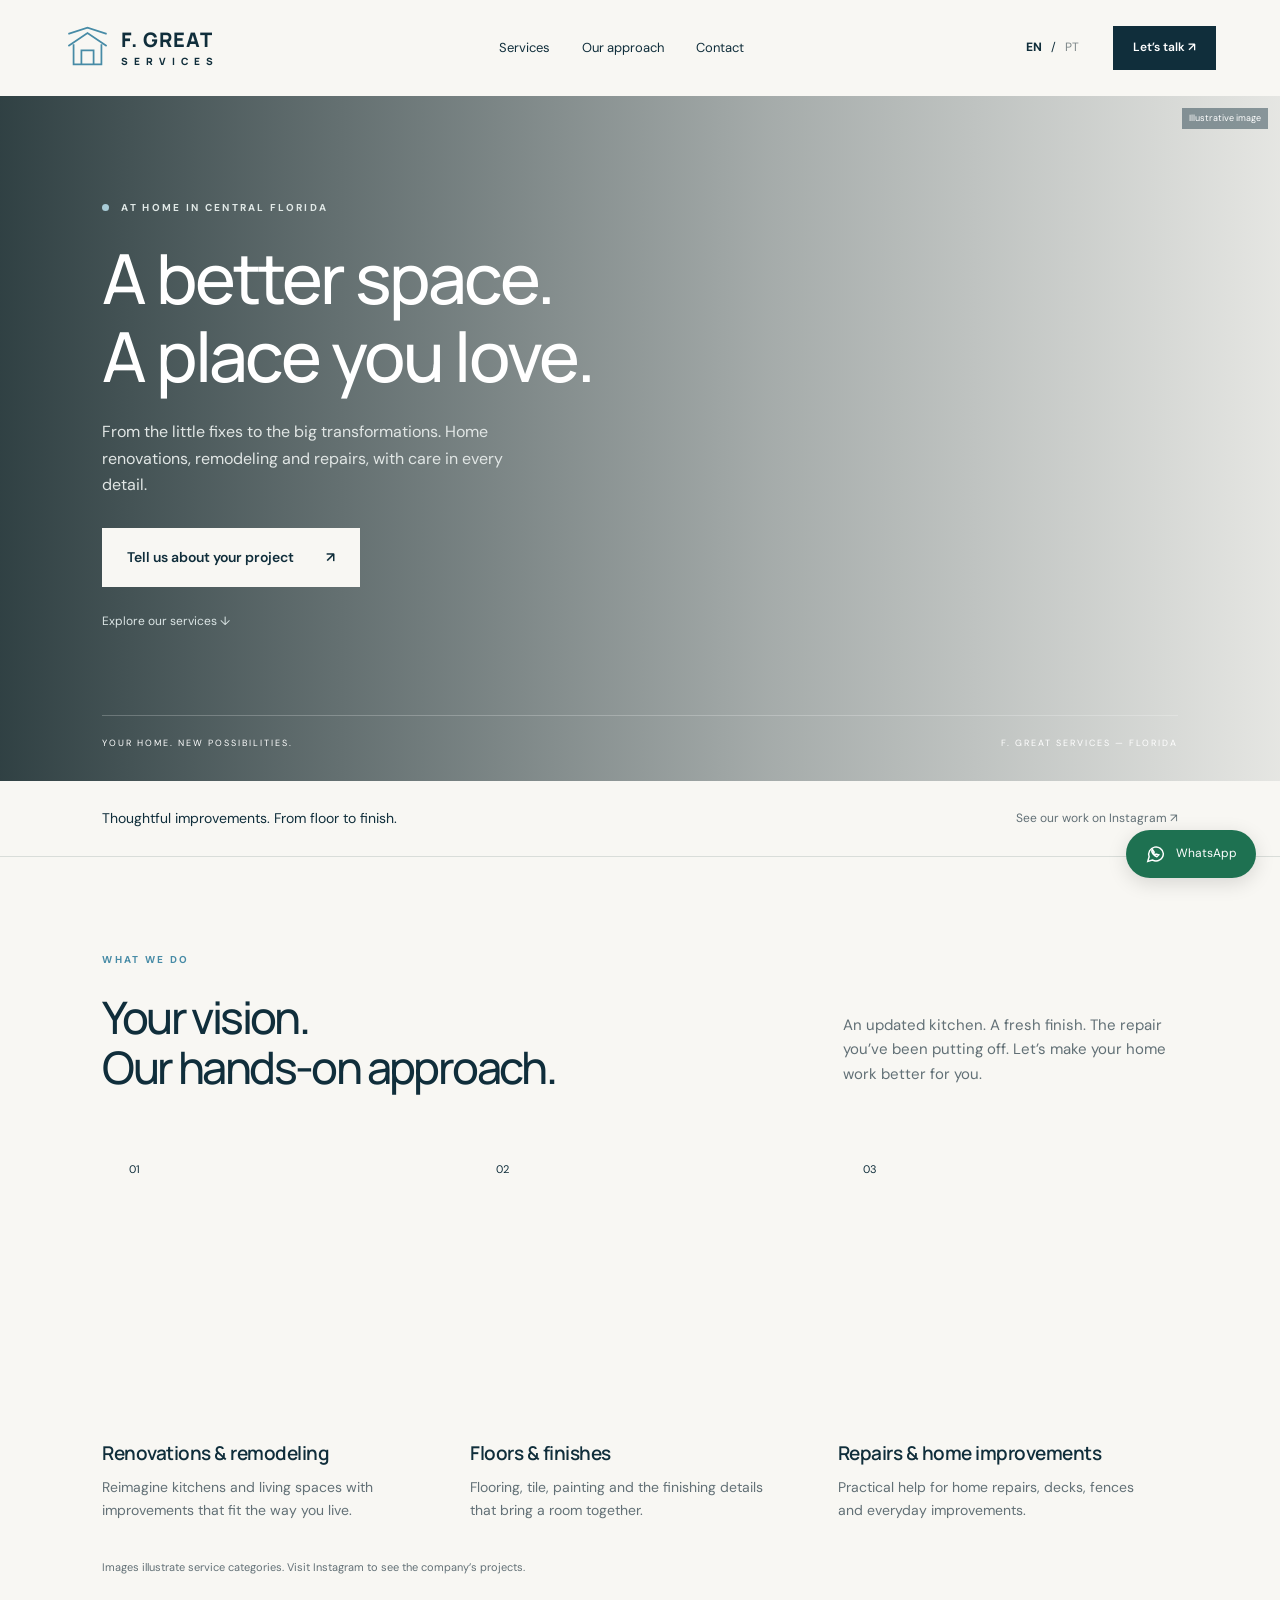
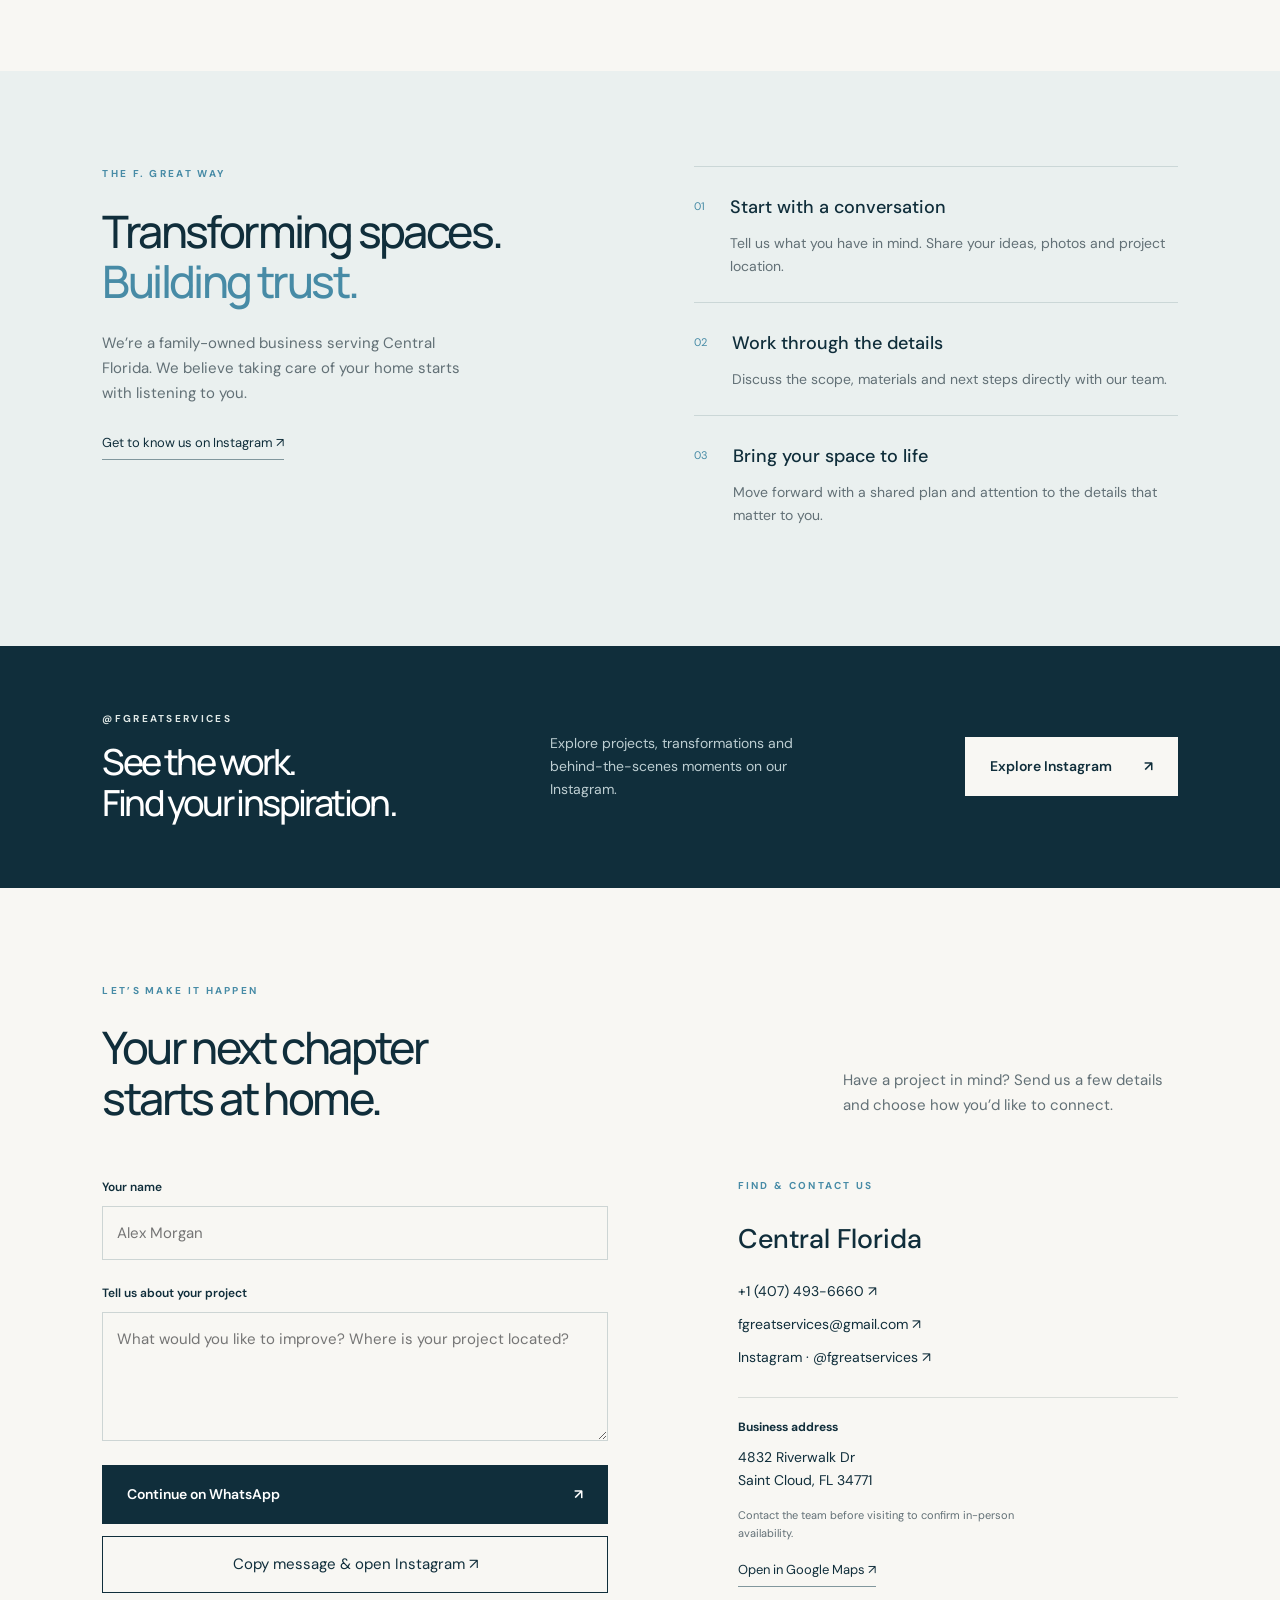
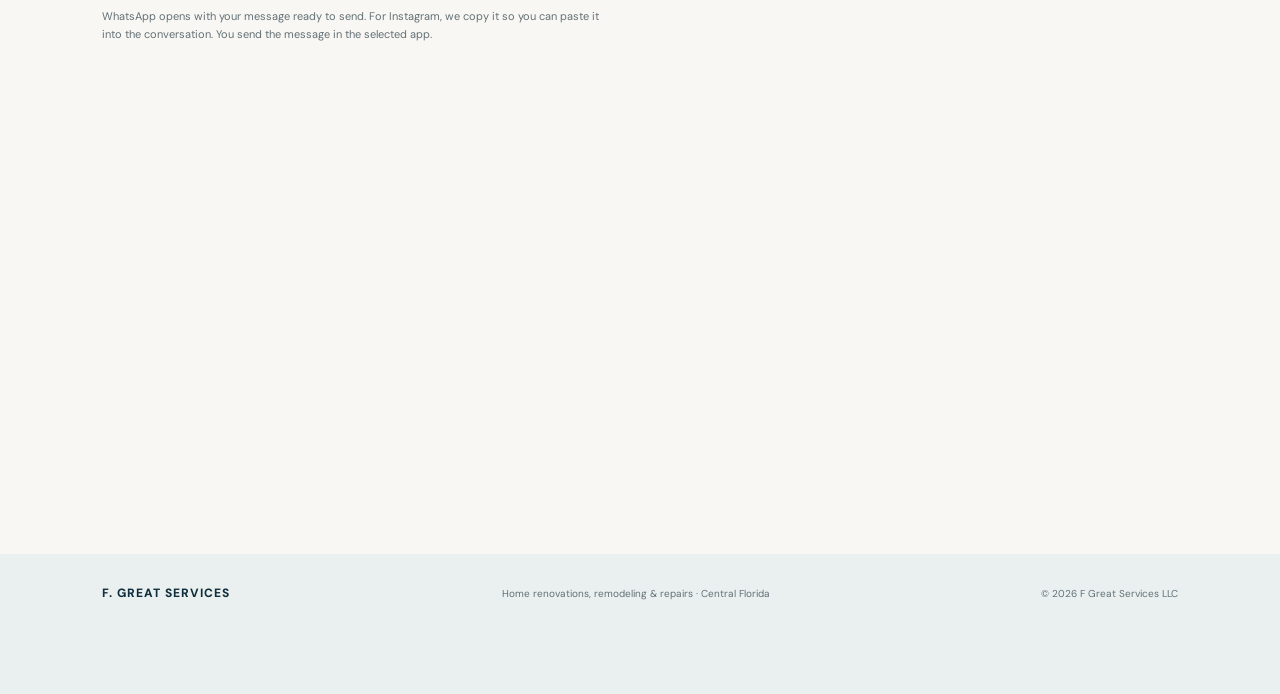
==== index.html @ 512ba8b9 "Add files via upload" ====
<!DOCTYPE html>
<html lang="en">
<head>
  <meta charset="UTF-8"><meta name="viewport" content="width=device-width, initial-scale=1">
  <title>F. Great Services | Home Renovations in Central Florida</title>
  <meta name="description" content="Home renovations, remodeling and repairs in Central Florida. Talk to F. Great Services about your next project.">
  <meta name="theme-color" content="#102e3b">
  <link rel="icon" type="image/svg+xml" href="favicon.svg">
  <meta property="og:type" content="website">
  <meta property="og:title" content="F. Great Services | Home Renovations">
  <meta property="og:description" content="Home renovations, remodeling and repairs in Central Florida. Tell us about your project.">
  <meta property="og:locale" content="en_US">
  <meta property="og:locale:alternate" content="pt_BR">
  <meta name="twitter:card" content="summary">
  <link rel="preconnect" href="https://images.unsplash.com">
  <link rel="preconnect" href="https://fonts.googleapis.com">
  <link rel="preconnect" href="https://fonts.gstatic.com" crossorigin>
  <link rel="stylesheet" href="styles.css">
  <script src="script.js" defer></script>
</head>
<body>
  <header class="header"><a class="brand" href="#home" aria-label="F. Great Services home"><svg viewBox="0 0 54 50" aria-hidden="true"><path d="M5 23 27 8l22 15M11 21v23h32V21M20 44V28h14v16M5 9l22-7 22 7"/></svg><span>F. GREAT<span class="brand-small">SERVICES</span></span></a><nav aria-label="Main navigation"><a href="#services" data-i18n="navServices">Services</a><a href="#approach" data-i18n="navAbout">Our approach</a><a href="#contact" data-i18n="navContact">Contact</a></nav><div class="header-actions"><div class="languages" role="group" aria-label="Language"><button type="button" data-lang="en" aria-pressed="true">EN</button><span>/</span><button type="button" data-lang="pt" aria-pressed="false">PT</button></div><a class="button small" href="#contact" data-i18n="navQuote">Let’s talk ↗</a></div></header>
  <main>
    <section id="home" class="hero"><div class="hero-photo" role="img" aria-label="Illustrative bright contemporary kitchen"></div><div class="hero-shade"></div><div class="hero-content"><p class="eyebrow light"><span></span><span data-i18n="location">AT HOME IN CENTRAL FLORIDA</span></p><h1 data-i18n="heroTitle">A better space.<br>A place you love.</h1><p class="hero-description" data-i18n="heroText">From the little fixes to the big transformations. Home renovations, remodeling and repairs, with care in every detail.</p><a class="button cream" href="#contact"><span data-i18n="heroCta">Tell us about your project</span><span>↗</span></a><a class="hero-link" href="#services" data-i18n="heroExplore">Explore our services ↓</a></div><div class="hero-bottom"><span data-i18n="heroFoot">YOUR HOME. NEW POSSIBILITIES.</span><span>F. GREAT SERVICES — FLORIDA</span></div><span class="image-note" data-i18n="imageNote">Illustrative image</span></section>
    <div class="intro-bar"><p data-i18n="intro">Thoughtful improvements. From floor to finish.</p><a href="https://www.instagram.com/fgreatservices/" target="_blank" rel="noopener noreferrer"><span data-i18n="instagramVisit">See our work on Instagram</span> ↗</a></div>
    <section id="services" class="section services"><div class="section-heading"><div><p class="eyebrow" data-i18n="servicesLabel">WHAT WE DO</p><h2 data-i18n="servicesTitle">Your vision.<br>Our hands-on approach.</h2></div><p class="section-description" data-i18n="servicesIntro">An updated kitchen. A fresh finish. The repair you’ve been putting off. Let’s make your home work better for you.</p></div><div class="service-grid"><article class="service-card"><div class="service-image kitchen"><span>01</span></div><h3 data-i18n="service1">Renovations & remodeling</h3><p data-i18n="service1Text">Reimagine kitchens and living spaces with improvements that fit the way you live.</p></article><article class="service-card"><div class="service-image detail"><span>02</span></div><h3 data-i18n="service2">Floors & finishes</h3><p data-i18n="service2Text">Flooring, tile, painting and the finishing details that bring a room together.</p></article><article class="service-card"><div class="service-image outdoor"><span>03</span></div><h3 data-i18n="service3">Repairs & home improvements</h3><p data-i18n="service3Text">Practical help for home repairs, decks, fences and everyday improvements.</p></article></div><p class="caption" data-i18n="servicesCaption">Images illustrate service categories. Visit Instagram to see the company’s projects.</p></section>
    <section id="approach" class="approach section"><div class="approach-lead"><p class="eyebrow" data-i18n="approachLabel">THE F. GREAT WAY</p><h2 data-i18n="approachTitle">Transforming spaces.<br><em>Building trust.</em></h2><p data-i18n="approachText">We’re a family-owned business serving Central Florida. We believe taking care of your home starts with listening to you.</p><a class="text-link" href="https://www.instagram.com/fgreatservices/" target="_blank" rel="noopener noreferrer" data-i18n="meetUs">Get to know us on Instagram ↗</a></div><div class="steps"><article><span>01</span><div><h3 data-i18n="step1">Start with a conversation</h3><p data-i18n="step1Text">Tell us what you have in mind. Share your ideas, photos and project location.</p></div></article><article><span>02</span><div><h3 data-i18n="step2">Work through the details</h3><p data-i18n="step2Text">Discuss the scope, materials and next steps directly with our team.</p></div></article><article><span>03</span><div><h3 data-i18n="step3">Bring your space to life</h3><p data-i18n="step3Text">Move forward with a shared plan and attention to the details that matter to you.</p></div></article></div></section>
    <section class="instagram-strip"><div><p class="eyebrow light">@FGREATSERVICES</p><h2 data-i18n="socialTitle">See the work.<br>Find your inspiration.</h2></div><p data-i18n="socialText">Explore projects, transformations and behind-the-scenes moments on our Instagram.</p><a class="button cream" href="https://www.instagram.com/fgreatservices/p/DW9g_cbDgb7/" target="_blank" rel="noopener noreferrer"><span data-i18n="socialCta">Explore Instagram</span> ↗</a></section>
    <section id="contact" class="section contact"><div class="section-heading"><div><p class="eyebrow" data-i18n="contactLabel">LET’S MAKE IT HAPPEN</p><h2 data-i18n="contactTitle">Your next chapter<br>starts at home.</h2></div><p class="section-description" data-i18n="contactIntro">Have a project in mind? Send us a few details and choose how you’d like to connect.</p></div><div class="contact-grid"><form id="project-form"><label for="name" data-i18n="nameLabel">Your name</label><input id="name" name="name" autocomplete="name" maxlength="100" required placeholder="Alex Morgan"><label for="project" data-i18n="projectLabel">Tell us about your project</label><textarea id="project" name="project" rows="4" maxlength="3000" required data-placeholder="projectPlaceholder" placeholder="What would you like to improve? Where is your project located?"></textarea><button class="button" type="submit"><span data-i18n="whatsappSend">Continue on WhatsApp</span> ↗</button><button type="button" class="instagram-button" id="instagram-message" data-i18n="instagramSend">Copy message & open Instagram ↗</button><p class="form-note" data-i18n="formNote">WhatsApp opens with your message ready to send. For Instagram, we copy it so you can paste it into the conversation. You send the message in the selected app.</p><p id="form-status" role="status" aria-live="polite"></p></form><div class="contact-details"><p class="eyebrow" data-i18n="findLabel">FIND & CONTACT US</p><h3>Central Florida</h3><a href="tel:+14074936660">+1 (407) 493-6660 ↗</a><a href="mailto:fgreatservices@gmail.com">fgreatservices@gmail.com ↗</a><a href="https://ig.me/m/fgreatservices" target="_blank" rel="noopener noreferrer">Instagram · @fgreatservices ↗</a><div class="address"><h4 data-i18n="addressLabel">Business address</h4><p>4832 Riverwalk Dr<br>Saint Cloud, FL 34771</p><p class="form-note" data-i18n="addressNote">Contact the team before visiting to confirm in-person availability.</p><a class="text-link" href="https://www.google.com/maps/search/?api=1&query=4832+Riverwalk+Dr+Saint+Cloud+FL+34771" target="_blank" rel="noopener noreferrer" data-i18n="directions">Open in Google Maps ↗</a></div></div></div><iframe class="map" title="Google Maps — 4832 Riverwalk Dr, Saint Cloud, Florida" src="https://maps.google.com/maps?q=4832%20Riverwalk%20Dr%20Saint%20Cloud%20FL%2034771&t=&z=14&ie=UTF8&iwloc=&output=embed" loading="lazy" referrerpolicy="no-referrer-when-downgrade" allowfullscreen></iframe></section>
  </main><footer><a class="footer-brand" href="#home">F. GREAT SERVICES</a><p data-i18n="footerText">Home renovations, remodeling & repairs · Central Florida</p><span>© <span id="year"></span> F Great Services LLC</span></footer><a class="floating-whatsapp" href="https://wa.me/14074936660" target="_blank" rel="noopener noreferrer" aria-label="WhatsApp"><svg viewBox="0 0 24 24" aria-hidden="true"><path d="M20 11.5a8 8 0 0 1-12 7L3 20l1.5-5A8 8 0 1 1 20 11.5Z"/><path d="M8 7c-2 3 2 7 5 8l2-2-3-1-1 1-2-2 1-1Z"/></svg><span>WhatsApp</span></a>
</body></html>
---- styles.css ----
@import url('https://fonts.googleapis.com/css2?family=DM+Sans:wght@400;500;600;700&family=Manrope:wght@400;500;600;700;800&display=swap');
:root{--ink:#102e3b;--blue:#478ba6;--paper:#f8f7f3;--line:#d9ddd9;--muted:#627076}*{box-sizing:border-box}html{scroll-behavior:smooth;scroll-padding-top:90px}body{margin:0;background:var(--paper);color:var(--ink);font:15px/1.65 'DM Sans',Arial,sans-serif}a{color:inherit;text-decoration:none}button,input,textarea{font:inherit}button,a,input,textarea{-webkit-tap-highlight-color:transparent}a:focus-visible,button:focus-visible{outline:3px solid var(--blue);outline-offset:5px}.header{height:96px;display:flex;align-items:center;justify-content:space-between;padding:0 5%;background:var(--paper);gap:24px}.brand{display:flex;gap:10px;align-items:center;font:800 20px/1.1 Manrope,Arial,sans-serif;letter-spacing:1px}.brand svg{width:47px;fill:none;stroke:var(--blue);stroke-width:2}.brand-small{display:block;font-size:10px;letter-spacing:6px;margin-top:5px}.header nav,.header-actions{display:flex;align-items:center;gap:32px}.header nav a{font-size:13px}.languages{display:flex;gap:7px;align-items:center;font-size:12px}.languages button{border:0;background:none;padding:8px 2px;color:#7d8789;cursor:pointer}.languages button[aria-pressed=true]{color:var(--ink);font-weight:800}.button{display:inline-flex;align-items:center;justify-content:space-between;gap:32px;background:var(--ink);color:white;padding:18px 25px;border:0;cursor:pointer;font-weight:600;font-size:14px;transition:background .2s,transform .2s}.button:hover{background:#295363;transform:translateY(-2px)}.button.small{padding:12px 20px;font-size:12px}.cream{background:var(--paper);color:var(--ink)}.cream:hover{background:#dce9e8}.hero{position:relative;min-height:685px;color:white;display:flex;align-items:center;overflow:hidden}.hero-photo,.hero-shade{position:absolute;inset:0}.hero-photo{background:url('https://images.unsplash.com/photo-1600585154340-be6161a56a0c?auto=format&fit=crop&w=2200&q=85') center 55%/cover}.hero-shade{background:linear-gradient(90deg,rgba(10,30,34,.84),rgba(10,30,34,.35) 60%,rgba(10,30,34,.08))}.hero-content{position:relative;padding:65px 8% 110px;max-width:860px}.eyebrow{font-size:10px;font-weight:700;letter-spacing:2.3px;margin:0 0 23px;color:var(--blue)}.eyebrow.light{color:#e1e9e7}.eyebrow span:first-child:empty{display:inline-block;width:7px;height:7px;background:#a9ccd7;border-radius:50%;margin-right:12px}h1,h2,h3,p{margin-top:0}h1,h2{font-family:Manrope,Arial,sans-serif;font-weight:500;letter-spacing:-2.6px;line-height:1.12}h1{font-size:clamp(45px,5.4vw,78px);margin-bottom:25px}.hero-description{max-width:445px;color:#e1e6e5;font-size:16px;margin-bottom:30px}.hero-link{display:block;margin-top:25px;font-size:12px;color:#dce6e6}.hero-bottom{position:absolute;bottom:30px;left:8%;right:8%;display:flex;justify-content:space-between;border-top:1px solid #ffffff38;padding-top:20px;font-size:9px;letter-spacing:2px}.image-note{position:absolute;right:12px;top:12px;font-size:9px;color:#fff;background:#102e3b70;padding:3px 7px}.intro-bar{padding:26px 8%;display:flex;justify-content:space-between;align-items:center;border-bottom:1px solid var(--line);gap:20px}.intro-bar p{margin:0;font-size:14px}.intro-bar a{font-size:12px;color:var(--muted)}.section{padding:95px 8%}.section-heading{display:flex;align-items:flex-end;justify-content:space-between;gap:50px;margin-bottom:45px}h2{font-size:clamp(33px,3.5vw,49px);margin:0}.section-description{max-width:335px;color:var(--muted);margin:0 0 5px}.service-grid{display:grid;grid-template-columns:repeat(3,1fr);gap:28px}.service-image{height:280px;background-size:cover;background-position:center;position:relative;margin-bottom:23px}.service-image span{position:absolute;left:15px;top:15px;background:var(--paper);width:34px;height:34px;display:grid;place-items:center;font-size:11px}.kitchen{background-image:url('https://images.unsplash.com/photo-1556912172-45b7abe8b7e1?auto=format&fit=crop&w=750&q=80')}.detail{background-image:url('https://images.unsplash.com/photo-1600210492486-724fe5c67fb0?auto=format&fit=crop&w=750&q=80')}.outdoor{background-image:url('https://images.unsplash.com/photo-1600607687920-4e2a09cf159d?auto=format&fit=crop&w=750&q=80')}.service-card h3{font:600 19px Manrope,Arial,sans-serif;margin-bottom:10px;letter-spacing:-.5px}.service-card p{font-size:14px;color:var(--muted);max-width:320px}.caption{font-size:11px;color:var(--muted);margin:22px 0 0}.approach{background:#eaf0ef;display:grid;grid-template-columns:1fr 1fr;gap:10%}.approach-lead h2{margin-bottom:25px}.approach-lead em{font-style:normal;color:var(--blue)}.approach-lead>p:not(.eyebrow){max-width:380px;color:var(--muted)}.text-link{display:inline-block;font-size:13px;border-bottom:1px solid #81979d;padding-bottom:5px;margin-top:12px}.steps article{display:flex;gap:25px;border-top:1px solid #cbd7d7;padding:26px 0 10px}.steps article>span{color:var(--blue);font-size:11px;padding-top:4px}.steps h3{font-size:18px;font-weight:500;margin-bottom:9px}.steps p{color:var(--muted);font-size:14px}.instagram-strip{padding:65px 8%;background:var(--ink);color:white;display:flex;align-items:center;justify-content:space-between;gap:35px}.instagram-strip h2{font-size:36px}.instagram-strip>p{max-width:260px;color:#bdced2;font-size:14px;margin:0}.instagram-strip .eyebrow{margin-bottom:15px}.contact-grid{display:grid;grid-template-columns:1.15fr 1fr;gap:12%;margin-top:55px}.contact form{display:flex;flex-direction:column}.contact label{font-size:12px;margin-bottom:8px;font-weight:600}.contact input,.contact textarea{border:1px solid #cdd5d4;border-radius:0;background:transparent;padding:14px;margin-bottom:24px;width:100%;color:var(--ink)}.contact input:focus,.contact textarea:focus{outline:2px solid var(--blue);outline-offset:2px}.contact textarea{resize:vertical}.instagram-button{border:1px solid var(--ink);color:var(--ink);background:transparent;padding:15px;margin-top:12px;cursor:pointer}.instagram-button:hover{background:#eaf0ef}.form-note{font-size:11px;color:var(--muted);line-height:1.6;margin-top:15px}.contact-details>a{display:block;font-size:14px;margin:10px 0}.contact-details h3{font-size:27px;font-weight:500;margin-bottom:18px}.address{border-top:1px solid var(--line);margin-top:28px;padding-top:20px}.address h4{font-size:12px;margin:0 0 8px}.address p{font-size:14px;margin-bottom:5px}.address .form-note{font-size:11px;max-width:290px}.map{width:100%;height:330px;border:0;margin-top:55px;filter:saturate(.55)}#form-status{font-size:12px;color:var(--ink)}footer{background:#eaf0ef;padding:30px 8% 90px;display:flex;justify-content:space-between;align-items:center;gap:22px;font-size:10px;color:var(--muted)}footer p{margin:0}.footer-brand{font-weight:800;color:var(--ink);letter-spacing:1px;font-size:12px}.floating-whatsapp{position:fixed;bottom:22px;right:24px;display:flex;align-items:center;gap:9px;background:#1e7151;color:white;padding:13px 19px;border-radius:40px;font-size:12px;box-shadow:0 5px 20px #0002;z-index:5}.floating-whatsapp svg{width:22px;fill:none;stroke:currentColor;stroke-width:1.6}@media(min-width:1600px){.section,.intro-bar,.instagram-strip{padding-left:max(8%,calc((100% - 1350px)/2));padding-right:max(8%,calc((100% - 1350px)/2))}}@media(max-width:850px){.header{height:80px;padding:0 5%}.header nav{display:none}.header-actions{gap:18px}.section{padding:65px 6%}.hero{min-height:650px}.hero-content{padding-left:6%;padding-right:6%}.hero-bottom{left:6%;right:6%;font-size:8px}.section-heading{gap:25px}.section-description{max-width:280px;font-size:14px}.service-grid{gap:18px}.service-image{height:220px}.approach{gap:6%}.instagram-strip{flex-wrap:wrap;padding:55px 6%}.contact-grid{gap:7%}footer{flex-wrap:wrap}}@media(max-width:580px){.brand{font-size:15px}.brand svg{width:35px}.brand-small{font-size:8px;letter-spacing:4px}.header .small{display:none}.hero{min-height:650px}.hero-photo{background-position:64% center}.hero-shade{background:linear-gradient(90deg,#0a1e22df,#0a1e2255)}h1{font-size:48px;letter-spacing:-2px}.hero-content{padding-top:50px}.hero-description{font-size:15px}.hero-bottom span:last-child{display:none}.intro-bar{align-items:flex-start;flex-direction:column;gap:6px;padding:22px 6%}.section-heading{display:block}.section-description{margin-top:24px;max-width:100%}.service-grid{grid-template-columns:1fr;gap:30px}.service-image{height:300px}.service-card p{max-width:none}.approach{grid-template-columns:1fr;gap:35px}.instagram-strip{display:block}.instagram-strip>p{margin:25px 0;max-width:100%}.contact-grid{grid-template-columns:1fr;gap:45px}.map{height:280px}.floating-whatsapp{right:16px;bottom:16px}footer{display:block;padding-left:6%}footer p{margin:12px 0}h2{letter-spacing:-1.5px}}@media(prefers-reduced-motion:reduce){html{scroll-behavior:auto}*{transition:none!important}}
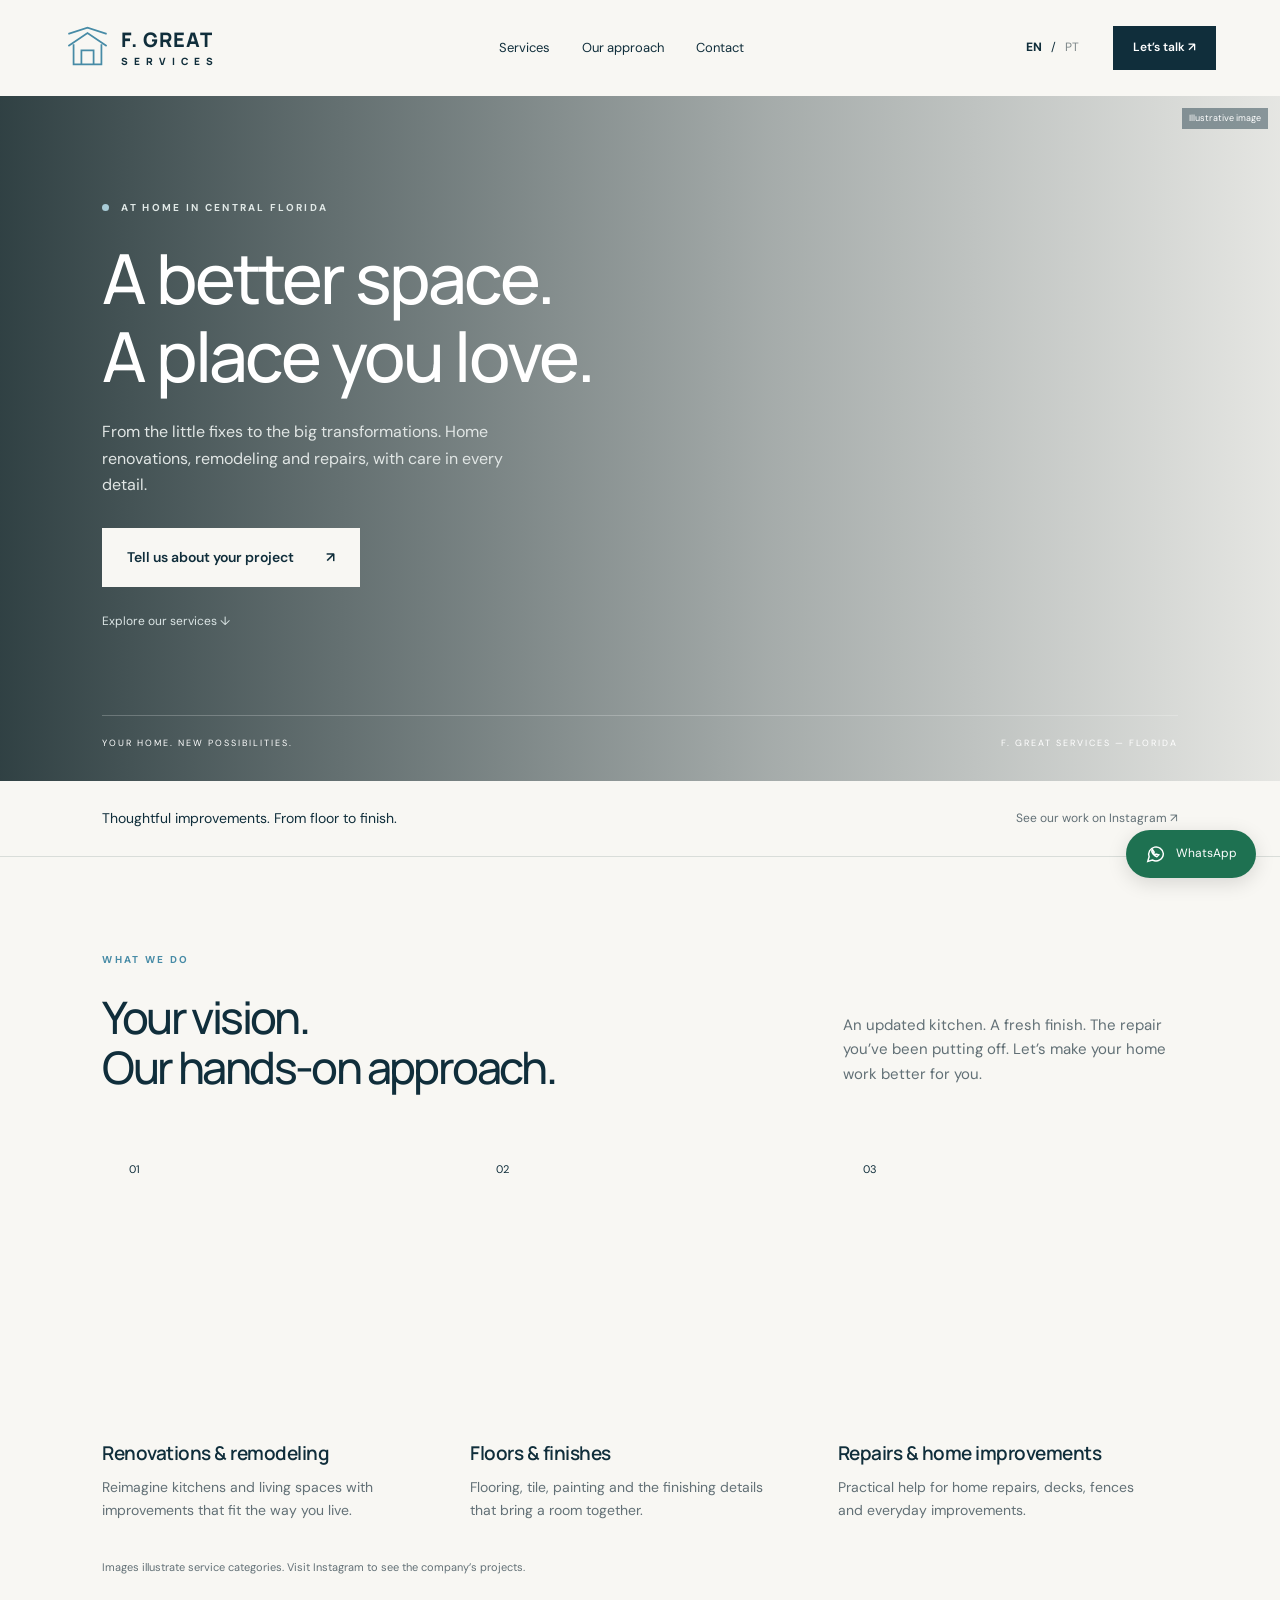
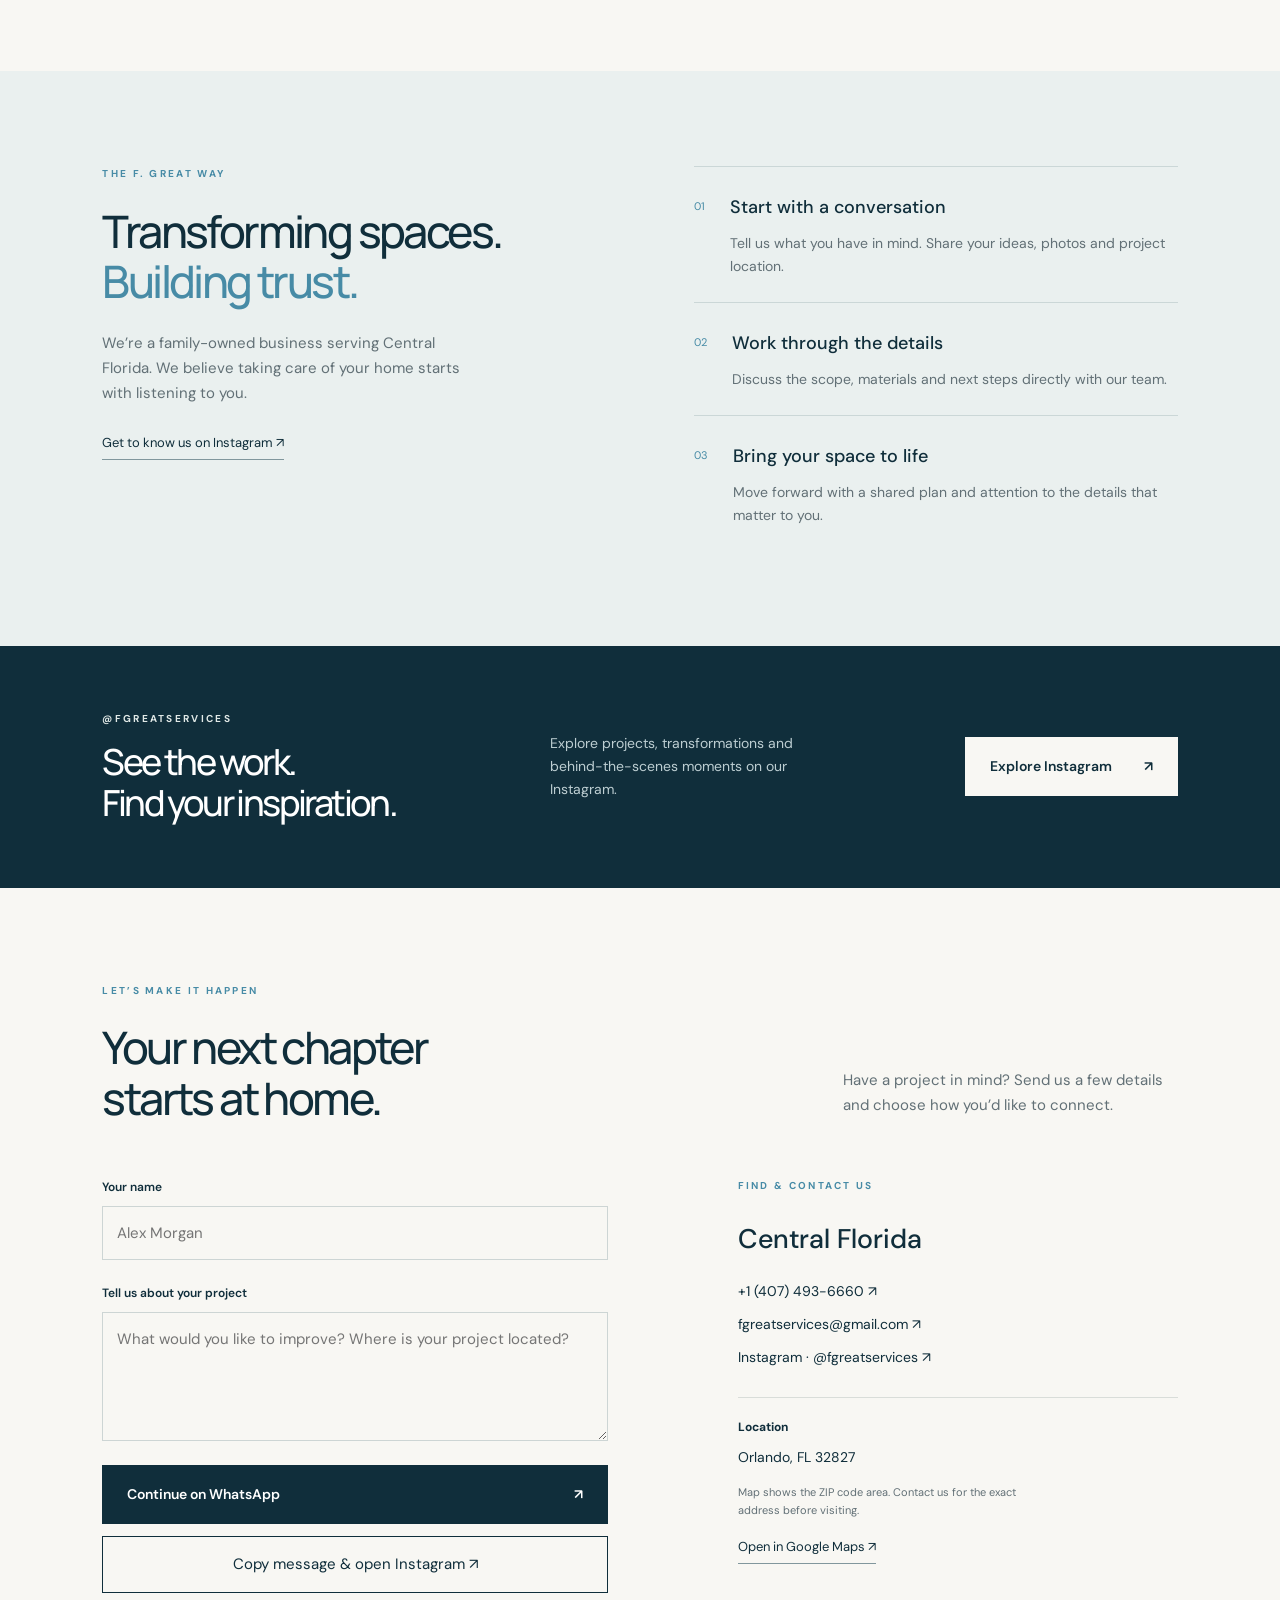
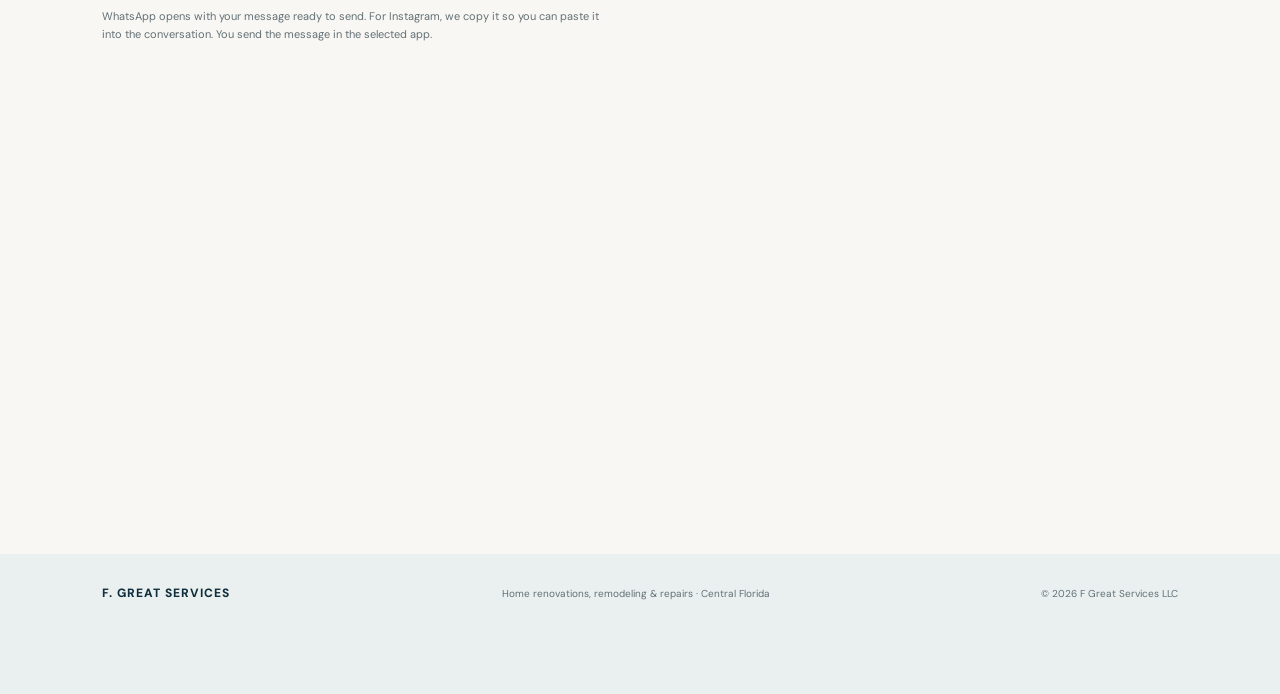
==== commit 408e3397: "Add files via upload" ====
--- a/index.html
+++ b/index.html
@@ -26,6 +26,6 @@
     <section id="services" class="section services"><div class="section-heading"><div><p class="eyebrow" data-i18n="servicesLabel">WHAT WE DO</p><h2 data-i18n="servicesTitle">Your vision.<br>Our hands-on approach.</h2></div><p class="section-description" data-i18n="servicesIntro">An updated kitchen. A fresh finish. The repair you’ve been putting off. Let’s make your home work better for you.</p></div><div class="service-grid"><article class="service-card"><div class="service-image kitchen"><span>01</span></div><h3 data-i18n="service1">Renovations & remodeling</h3><p data-i18n="service1Text">Reimagine kitchens and living spaces with improvements that fit the way you live.</p></article><article class="service-card"><div class="service-image detail"><span>02</span></div><h3 data-i18n="service2">Floors & finishes</h3><p data-i18n="service2Text">Flooring, tile, painting and the finishing details that bring a room together.</p></article><article class="service-card"><div class="service-image outdoor"><span>03</span></div><h3 data-i18n="service3">Repairs & home improvements</h3><p data-i18n="service3Text">Practical help for home repairs, decks, fences and everyday improvements.</p></article></div><p class="caption" data-i18n="servicesCaption">Images illustrate service categories. Visit Instagram to see the company’s projects.</p></section>
     <section id="approach" class="approach section"><div class="approach-lead"><p class="eyebrow" data-i18n="approachLabel">THE F. GREAT WAY</p><h2 data-i18n="approachTitle">Transforming spaces.<br><em>Building trust.</em></h2><p data-i18n="approachText">We’re a family-owned business serving Central Florida. We believe taking care of your home starts with listening to you.</p><a class="text-link" href="https://www.instagram.com/fgreatservices/" target="_blank" rel="noopener noreferrer" data-i18n="meetUs">Get to know us on Instagram ↗</a></div><div class="steps"><article><span>01</span><div><h3 data-i18n="step1">Start with a conversation</h3><p data-i18n="step1Text">Tell us what you have in mind. Share your ideas, photos and project location.</p></div></article><article><span>02</span><div><h3 data-i18n="step2">Work through the details</h3><p data-i18n="step2Text">Discuss the scope, materials and next steps directly with our team.</p></div></article><article><span>03</span><div><h3 data-i18n="step3">Bring your space to life</h3><p data-i18n="step3Text">Move forward with a shared plan and attention to the details that matter to you.</p></div></article></div></section>
     <section class="instagram-strip"><div><p class="eyebrow light">@FGREATSERVICES</p><h2 data-i18n="socialTitle">See the work.<br>Find your inspiration.</h2></div><p data-i18n="socialText">Explore projects, transformations and behind-the-scenes moments on our Instagram.</p><a class="button cream" href="https://www.instagram.com/fgreatservices/p/DW9g_cbDgb7/" target="_blank" rel="noopener noreferrer"><span data-i18n="socialCta">Explore Instagram</span> ↗</a></section>
-    <section id="contact" class="section contact"><div class="section-heading"><div><p class="eyebrow" data-i18n="contactLabel">LET’S MAKE IT HAPPEN</p><h2 data-i18n="contactTitle">Your next chapter<br>starts at home.</h2></div><p class="section-description" data-i18n="contactIntro">Have a project in mind? Send us a few details and choose how you’d like to connect.</p></div><div class="contact-grid"><form id="project-form"><label for="name" data-i18n="nameLabel">Your name</label><input id="name" name="name" autocomplete="name" maxlength="100" required placeholder="Alex Morgan"><label for="project" data-i18n="projectLabel">Tell us about your project</label><textarea id="project" name="project" rows="4" maxlength="3000" required data-placeholder="projectPlaceholder" placeholder="What would you like to improve? Where is your project located?"></textarea><button class="button" type="submit"><span data-i18n="whatsappSend">Continue on WhatsApp</span> ↗</button><button type="button" class="instagram-button" id="instagram-message" data-i18n="instagramSend">Copy message & open Instagram ↗</button><p class="form-note" data-i18n="formNote">WhatsApp opens with your message ready to send. For Instagram, we copy it so you can paste it into the conversation. You send the message in the selected app.</p><p id="form-status" role="status" aria-live="polite"></p></form><div class="contact-details"><p class="eyebrow" data-i18n="findLabel">FIND & CONTACT US</p><h3>Central Florida</h3><a href="tel:+14074936660">+1 (407) 493-6660 ↗</a><a href="mailto:fgreatservices@gmail.com">fgreatservices@gmail.com ↗</a><a href="https://ig.me/m/fgreatservices" target="_blank" rel="noopener noreferrer">Instagram · @fgreatservices ↗</a><div class="address"><h4 data-i18n="addressLabel">Business address</h4><p>4832 Riverwalk Dr<br>Saint Cloud, FL 34771</p><p class="form-note" data-i18n="addressNote">Contact the team before visiting to confirm in-person availability.</p><a class="text-link" href="https://www.google.com/maps/search/?api=1&query=4832+Riverwalk+Dr+Saint+Cloud+FL+34771" target="_blank" rel="noopener noreferrer" data-i18n="directions">Open in Google Maps ↗</a></div></div></div><iframe class="map" title="Google Maps — 4832 Riverwalk Dr, Saint Cloud, Florida" src="https://maps.google.com/maps?q=4832%20Riverwalk%20Dr%20Saint%20Cloud%20FL%2034771&t=&z=14&ie=UTF8&iwloc=&output=embed" loading="lazy" referrerpolicy="no-referrer-when-downgrade" allowfullscreen></iframe></section>
+    <section id="contact" class="section contact"><div class="section-heading"><div><p class="eyebrow" data-i18n="contactLabel">LET’S MAKE IT HAPPEN</p><h2 data-i18n="contactTitle">Your next chapter<br>starts at home.</h2></div><p class="section-description" data-i18n="contactIntro">Have a project in mind? Send us a few details and choose how you’d like to connect.</p></div><div class="contact-grid"><form id="project-form"><label for="name" data-i18n="nameLabel">Your name</label><input id="name" name="name" autocomplete="name" maxlength="100" required placeholder="Alex Morgan"><label for="project" data-i18n="projectLabel">Tell us about your project</label><textarea id="project" name="project" rows="4" maxlength="3000" required data-placeholder="projectPlaceholder" placeholder="What would you like to improve? Where is your project located?"></textarea><button class="button" type="submit"><span data-i18n="whatsappSend">Continue on WhatsApp</span> ↗</button><button type="button" class="instagram-button" id="instagram-message" data-i18n="instagramSend">Copy message & open Instagram ↗</button><p class="form-note" data-i18n="formNote">WhatsApp opens with your message ready to send. For Instagram, we copy it so you can paste it into the conversation. You send the message in the selected app.</p><p id="form-status" role="status" aria-live="polite"></p></form><div class="contact-details"><p class="eyebrow" data-i18n="findLabel">FIND & CONTACT US</p><h3>Central Florida</h3><a href="tel:+14074936660">+1 (407) 493-6660 ↗</a><a href="mailto:fgreatservices@gmail.com">fgreatservices@gmail.com ↗</a><a href="https://ig.me/m/fgreatservices" target="_blank" rel="noopener noreferrer">Instagram · @fgreatservices ↗</a><div class="address"><h4 data-i18n="addressLabel">Location</h4><p>Orlando, FL 32827</p><p class="form-note" data-i18n="addressNote">Map shows the ZIP code area. Contact us for the exact address before visiting.</p><a class="text-link" href="https://www.google.com/maps/search/?api=1&query=Orlando+FL+32827" target="_blank" rel="noopener noreferrer" data-i18n="directions">Open in Google Maps ↗</a></div></div></div><iframe class="map" title="Google Maps — Orlando, FL 32827" src="https://maps.google.com/maps?q=Orlando%20FL%2032827&t=&z=14&ie=UTF8&iwloc=&output=embed" loading="lazy" referrerpolicy="no-referrer-when-downgrade" allowfullscreen></iframe></section>
   </main><footer><a class="footer-brand" href="#home">F. GREAT SERVICES</a><p data-i18n="footerText">Home renovations, remodeling & repairs · Central Florida</p><span>© <span id="year"></span> F Great Services LLC</span></footer><a class="floating-whatsapp" href="https://wa.me/14074936660" target="_blank" rel="noopener noreferrer" aria-label="WhatsApp"><svg viewBox="0 0 24 24" aria-hidden="true"><path d="M20 11.5a8 8 0 0 1-12 7L3 20l1.5-5A8 8 0 1 1 20 11.5Z"/><path d="M8 7c-2 3 2 7 5 8l2-2-3-1-1 1-2-2 1-1Z"/></svg><span>WhatsApp</span></a>
 </body></html>
